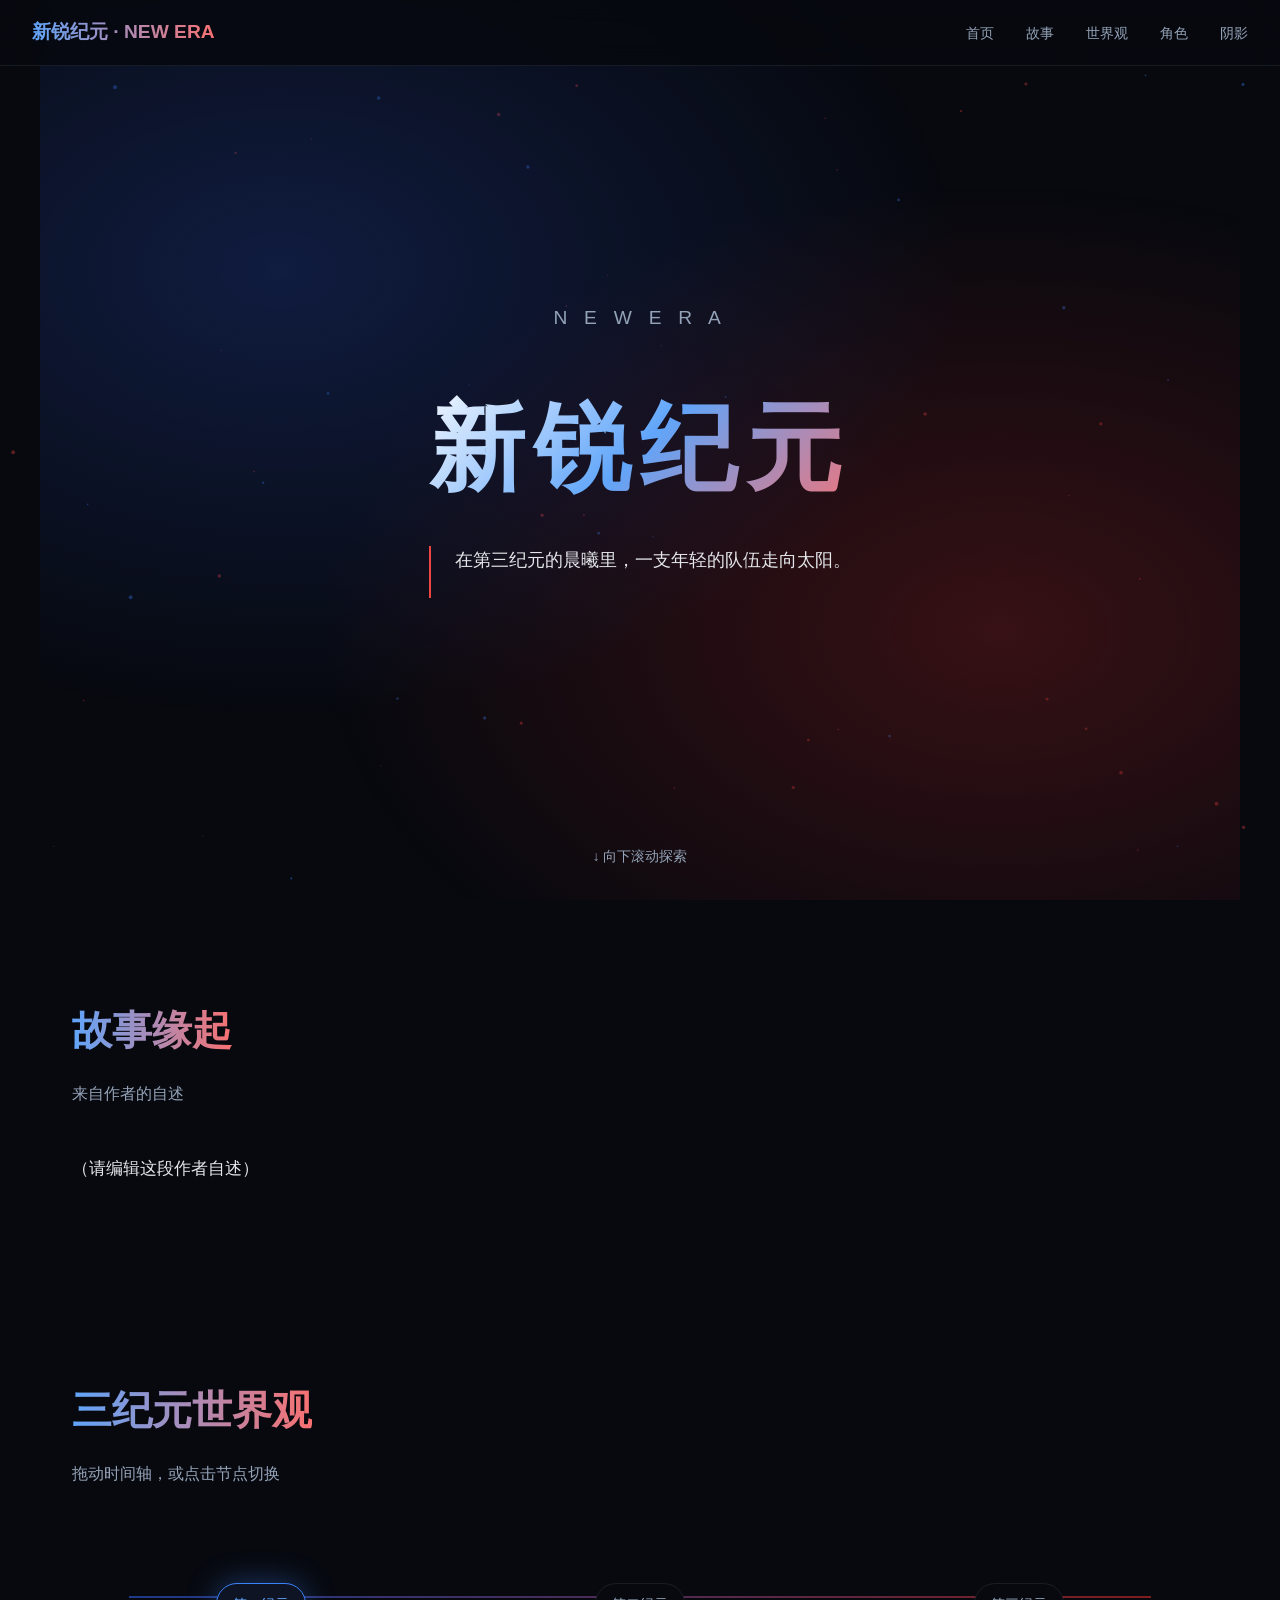
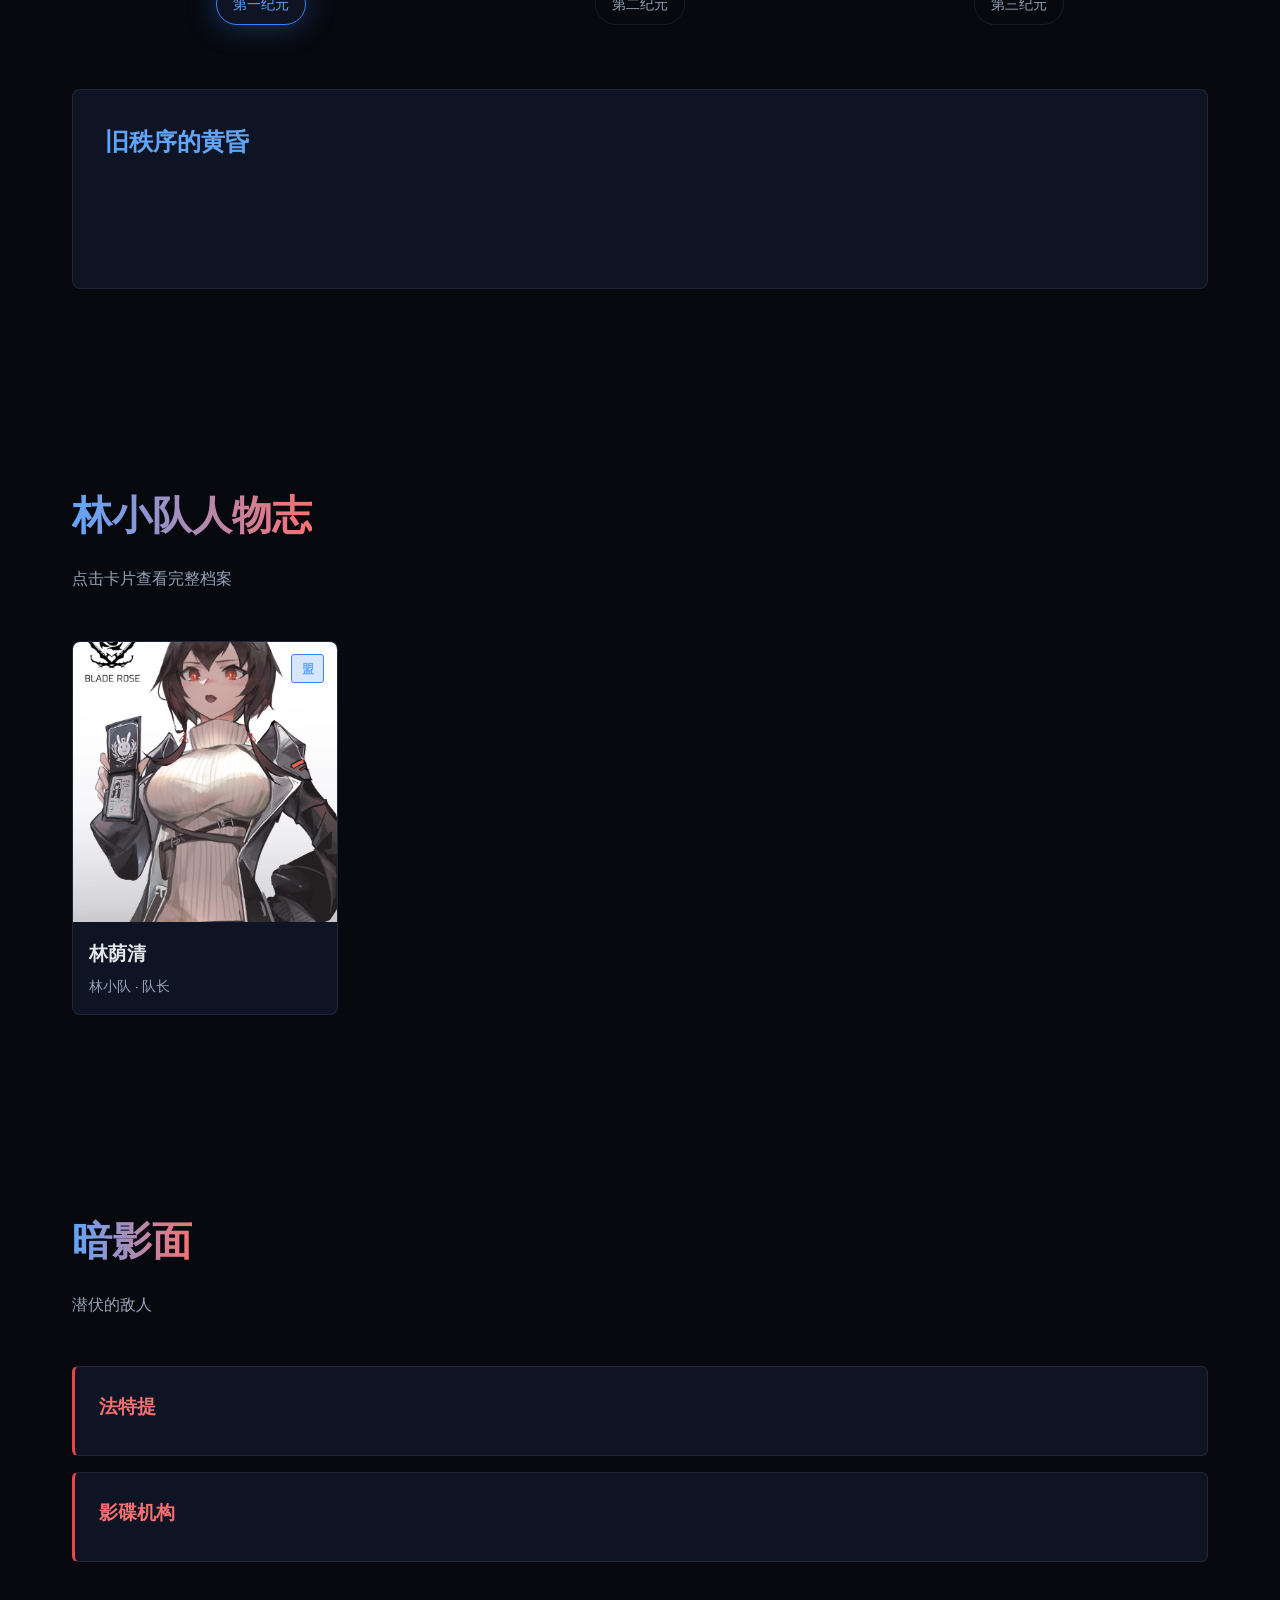
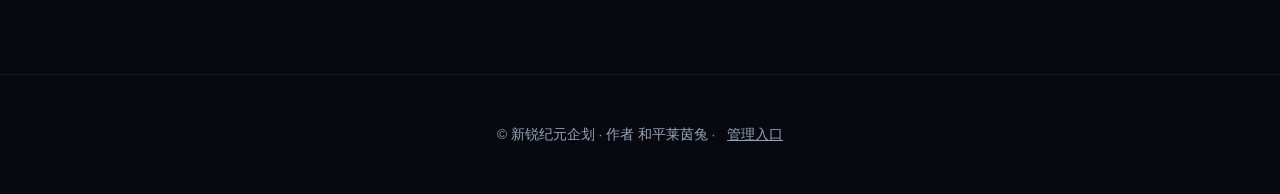
==== index.html @ 5e208843 "Initial commit" ====
<!DOCTYPE html>
<html lang="zh-CN">
<head>
<meta charset="UTF-8">
<meta name="viewport" content="width=device-width, initial-scale=1.0">
<title>新锐纪元企划</title>
<link rel="stylesheet" href="css/style.css">
</head>
<body>

<canvas id="particles"></canvas>

<nav>
  <div class="logo">新锐纪元 · NEW ERA</div>
  <ul>
    <li><a href="#hero">首页</a></li>
    <li><a href="#story">故事</a></li>
    <li><a href="#world">世界观</a></li>
    <li><a href="#characters">角色</a></li>
    <li><a href="#villains">阴影</a></li>
  </ul>
</nav>

<section class="hero" id="hero">
  <div class="hero-content">
    <div class="subtitle" id="hero-subtitle"></div>
    <h1 id="hero-title"></h1>
    <div class="declaration" id="hero-declaration"></div>
  </div>
  <div class="scroll-hint">↓ 向下滚动探索</div>
</section>

<section id="story">
  <div class="section-title">故事缘起</div>
  <div class="section-subtitle">来自作者的自述</div>
  <div id="story-content" class="long-text"></div>
</section>

<section id="world">
  <div class="section-title">三纪元世界观</div>
  <div class="section-subtitle">拖动时间轴，或点击节点切换</div>
  <div class="timeline-wrap">
    <div class="timeline-track" id="timeline-track"></div>
    <div class="timeline-line"></div>
  </div>
  <div class="era-content" id="era-content"></div>
</section>

<section id="characters">
  <div class="section-title">林小队人物志</div>
  <div class="section-subtitle">点击卡片查看完整档案</div>
  <div class="characters-grid" id="characters-grid"></div>
</section>

<section id="villains">
  <div class="section-title">暗影面</div>
  <div class="section-subtitle">潜伏的敌人</div>
  <div id="villains-content"></div>
</section>

<footer>© 新锐纪元企划 · 作者 和平莱茵兔 · <a href="admin.html" style="color:var(--text-dim)">管理入口</a></footer>

<div class="modal-bg" id="modal-bg">
  <div class="modal">
    <button class="modal-close" onclick="closeModal()">×</button>
    <div class="modal-left">
      <div class="portrait-large" id="modal-portrait"></div>
      <div class="gallery-thumbs" id="gallery-thumbs"></div>
    </div>
    <div class="details" id="modal-details"></div>
  </div>
</div>

<script src="js/main.js"></script>
</body>
</html>
---- css/style.css ----
*{margin:0;padding:0;box-sizing:border-box}
:root{
  --bg:#07090f;--bg-2:#0f1424;--bg-3:#1a1f35;
  --blue:#3b82f6;--blue-light:#60a5fa;--blue-deep:#1e3a8a;
  --red:#ef4444;--red-light:#f87171;--red-deep:#7f1d1d;
  --text:#e5e7eb;--text-dim:#94a3b8;
  --border:rgba(148,163,184,0.12);
  --glow-blue:0 0 30px rgba(59,130,246,0.4);
  --glow-red:0 0 30px rgba(239,68,68,0.4);
}
html{scroll-behavior:smooth}
body{background:var(--bg);color:var(--text);font-family:'Microsoft YaHei','PingFang SC',sans-serif;line-height:1.7;overflow-x:hidden;min-height:100vh}
a{color:var(--blue-light)}
#particles{position:fixed;inset:0;z-index:0;pointer-events:none;opacity:0.6}

nav{position:fixed;top:0;left:0;right:0;background:rgba(7,9,15,0.85);backdrop-filter:blur(12px);border-bottom:1px solid var(--border);padding:1rem 2rem;display:flex;justify-content:space-between;align-items:center;z-index:100}
.logo{font-weight:bold;font-size:1.2rem;background:linear-gradient(90deg,var(--blue-light),var(--red-light));-webkit-background-clip:text;-webkit-text-fill-color:transparent}
nav ul{display:flex;gap:2rem;list-style:none}
nav a{color:var(--text-dim);text-decoration:none;font-size:0.9rem;transition:0.3s}
nav a:hover{color:var(--blue-light)}
@media(max-width:768px){nav ul{display:none}}

.hero{min-height:100vh;display:flex;align-items:center;justify-content:center;position:relative;background:radial-gradient(ellipse at 20% 30%,rgba(30,58,138,0.4),transparent 50%),radial-gradient(ellipse at 80% 70%,rgba(127,29,29,0.4),transparent 50%)}
.hero-content{text-align:center;z-index:2;padding:0 2rem;max-width:900px}
.hero h1{font-size:clamp(2.5rem,8vw,6rem);font-weight:900;background:linear-gradient(135deg,#fff,var(--blue-light) 50%,var(--red-light));-webkit-background-clip:text;-webkit-text-fill-color:transparent;letter-spacing:0.1em;margin-bottom:1rem;animation:glow 3s ease-in-out infinite alternate}
@keyframes glow{from{filter:drop-shadow(0 0 10px rgba(59,130,246,0.3))}to{filter:drop-shadow(0 0 30px rgba(239,68,68,0.4))}}
.hero .subtitle{font-size:1.2rem;color:var(--text-dim);margin-bottom:2rem;letter-spacing:0.3em}
.hero .declaration{font-size:1.1rem;border-left:2px solid var(--red);padding-left:1.5rem;text-align:left;white-space:pre-wrap;min-height:3em}
.scroll-hint{position:absolute;bottom:2rem;left:50%;transform:translateX(-50%);color:var(--text-dim);font-size:0.85rem;animation:bounce 2s infinite;z-index:2}
@keyframes bounce{0%,100%{transform:translateX(-50%) translateY(0)}50%{transform:translateX(-50%) translateY(10px)}}

section{padding:6rem 2rem;max-width:1200px;margin:0 auto;position:relative;z-index:1}
.section-title{font-size:2.5rem;font-weight:800;margin-bottom:1rem;display:inline-block;background:linear-gradient(90deg,var(--blue-light),var(--red-light));-webkit-background-clip:text;-webkit-text-fill-color:transparent}
.section-subtitle{color:var(--text-dim);margin-bottom:3rem}
.long-text{font-size:1.05rem;max-width:800px;white-space:pre-wrap}

.timeline-wrap{position:relative;padding:3rem 0 2rem;margin-bottom:2rem}
.timeline-line{position:absolute;top:50%;left:5%;right:5%;height:2px;background:linear-gradient(90deg,var(--blue-deep),var(--red-deep));z-index:1}
.timeline-track{position:relative;display:flex;justify-content:space-around;z-index:2}
.timeline-node{cursor:pointer;text-align:center;background:var(--bg);padding:0.5rem 1rem;border:1px solid var(--border);border-radius:30px;transition:0.3s;font-size:0.9rem;color:var(--text-dim);user-select:none}
.timeline-node:hover{transform:translateY(-4px)}
.timeline-node.active{border-color:var(--blue);color:var(--blue-light);box-shadow:var(--glow-blue);background:var(--bg-2)}
.era-content{background:var(--bg-2);border:1px solid var(--border);border-radius:8px;padding:2rem;min-height:200px;transition:0.4s}
.era-content h3{color:var(--blue-light);margin-bottom:1rem;font-size:1.5rem}
.era-content p{white-space:pre-wrap}

.characters-grid{display:grid;grid-template-columns:repeat(auto-fill,minmax(220px,1fr));gap:1.5rem}
.character-card{background:var(--bg-2);border:1px solid var(--border);border-radius:8px;overflow:hidden;cursor:pointer;transition:0.4s;position:relative}
.character-card:hover{transform:translateY(-8px);border-color:var(--blue);box-shadow:var(--glow-blue)}
.character-card .portrait{height:280px;background:linear-gradient(135deg,var(--blue-deep),var(--red-deep));display:flex;align-items:center;justify-content:center;font-size:4rem;color:rgba(255,255,255,0.3);overflow:hidden}
.character-card .portrait img{width:100%;height:100%;object-fit:cover;transition:0.4s}
.character-card:hover .portrait img{transform:scale(1.05)}
.character-card .info{padding:1rem}
.character-card .name{font-size:1.2rem;font-weight:bold;margin-bottom:0.3rem}
.character-card .role{color:var(--text-dim);font-size:0.85rem}
.faction-tag{position:absolute;top:0.8rem;right:0.8rem;padding:0.2rem 0.6rem;border-radius:3px;font-size:0.75rem;font-weight:bold;background:rgba(59,130,246,0.2);color:var(--blue-light);border:1px solid var(--blue);z-index:2}
.character-card.faction-villain .faction-tag{background:rgba(239,68,68,0.2);color:var(--red-light);border-color:var(--red)}

.modal-bg{position:fixed;inset:0;background:rgba(0,0,0,0.85);backdrop-filter:blur(8px);z-index:200;display:none;align-items:center;justify-content:center;padding:2rem}
.modal-bg.active{display:flex}
.modal{background:var(--bg-2);border:1px solid var(--border);border-radius:12px;max-width:1000px;width:100%;max-height:90vh;overflow-y:auto;display:grid;grid-template-columns:1fr 1.3fr;position:relative}
@media(max-width:768px){.modal{grid-template-columns:1fr}}
.modal-left{display:flex;flex-direction:column}
.portrait-large{min-height:400px;background:linear-gradient(135deg,var(--blue-deep),var(--red-deep));display:flex;align-items:center;justify-content:center;font-size:8rem;color:rgba(255,255,255,0.3);overflow:hidden;flex:1}
.portrait-large img{width:100%;height:100%;object-fit:cover}
.gallery-thumbs{display:flex;gap:0.5rem;padding:0.8rem;flex-wrap:wrap;background:rgba(0,0,0,0.3)}
.gallery-thumbs img{width:50px;height:50px;object-fit:cover;border-radius:4px;cursor:pointer;border:2px solid transparent;transition:0.2s}
.gallery-thumbs img:hover,.gallery-thumbs img.active{border-color:var(--blue-light)}
.modal .details{padding:2rem}
.modal .details h2{font-size:2rem;margin-bottom:0.5rem}
.modal .meta{color:var(--text-dim);margin-bottom:1.5rem}
.modal .quote{border-left:3px solid var(--red);padding-left:1rem;font-style:italic;color:var(--text-dim);margin:1.5rem 0}
.modal .tags{display:flex;gap:0.5rem;flex-wrap:wrap;margin:1rem 0}
.modal .tag{padding:0.2rem 0.7rem;background:rgba(59,130,246,0.15);color:var(--blue-light);border-radius:3px;font-size:0.85rem}
.modal-close{position:absolute;top:1rem;right:1rem;background:rgba(0,0,0,0.5);border:1px solid var(--border);color:var(--text);width:36px;height:36px;border-radius:50%;cursor:pointer;font-size:1.2rem;z-index:5}
.stat-grid{display:grid;grid-template-columns:repeat(2,1fr);gap:0.5rem 1rem;margin:1rem 0;font-size:0.9rem}
.stat-grid div{color:var(--text-dim)}
.stat-grid div strong{color:var(--text);margin-right:0.5rem}
.radar-wrap{margin:1.5rem 0;display:flex;justify-content:center}
.radar-canvas{max-width:280px;width:100%}

.villain-card{background:var(--bg-2);border:1px solid var(--border);border-left:3px solid var(--red);padding:1.5rem;margin-bottom:1rem;border-radius:6px}
.villain-card h3{color:var(--red-light);margin-bottom:0.5rem}
.villain-card p{color:var(--text-dim);white-space:pre-wrap}

footer{padding:3rem 2rem;text-align:center;color:var(--text-dim);border-top:1px solid var(--border);font-size:0.85rem;position:relative;z-index:1}
footer a{margin-left:0.5rem}

.fade-in{opacity:0;transform:translateY(30px);transition:0.8s}
.fade-in.visible{opacity:1;transform:translateY(0)}

.btn{padding:0.6rem 1.2rem;border:none;border-radius:4px;cursor:pointer;font-size:0.9rem;transition:0.3s;text-decoration:none;display:inline-block}
.btn-primary{background:var(--blue);color:white}
.btn-danger{background:var(--red);color:white}
.btn-ghost{background:transparent;border:1px solid var(--border);color:var(--text)}
.btn:hover{opacity:0.85}
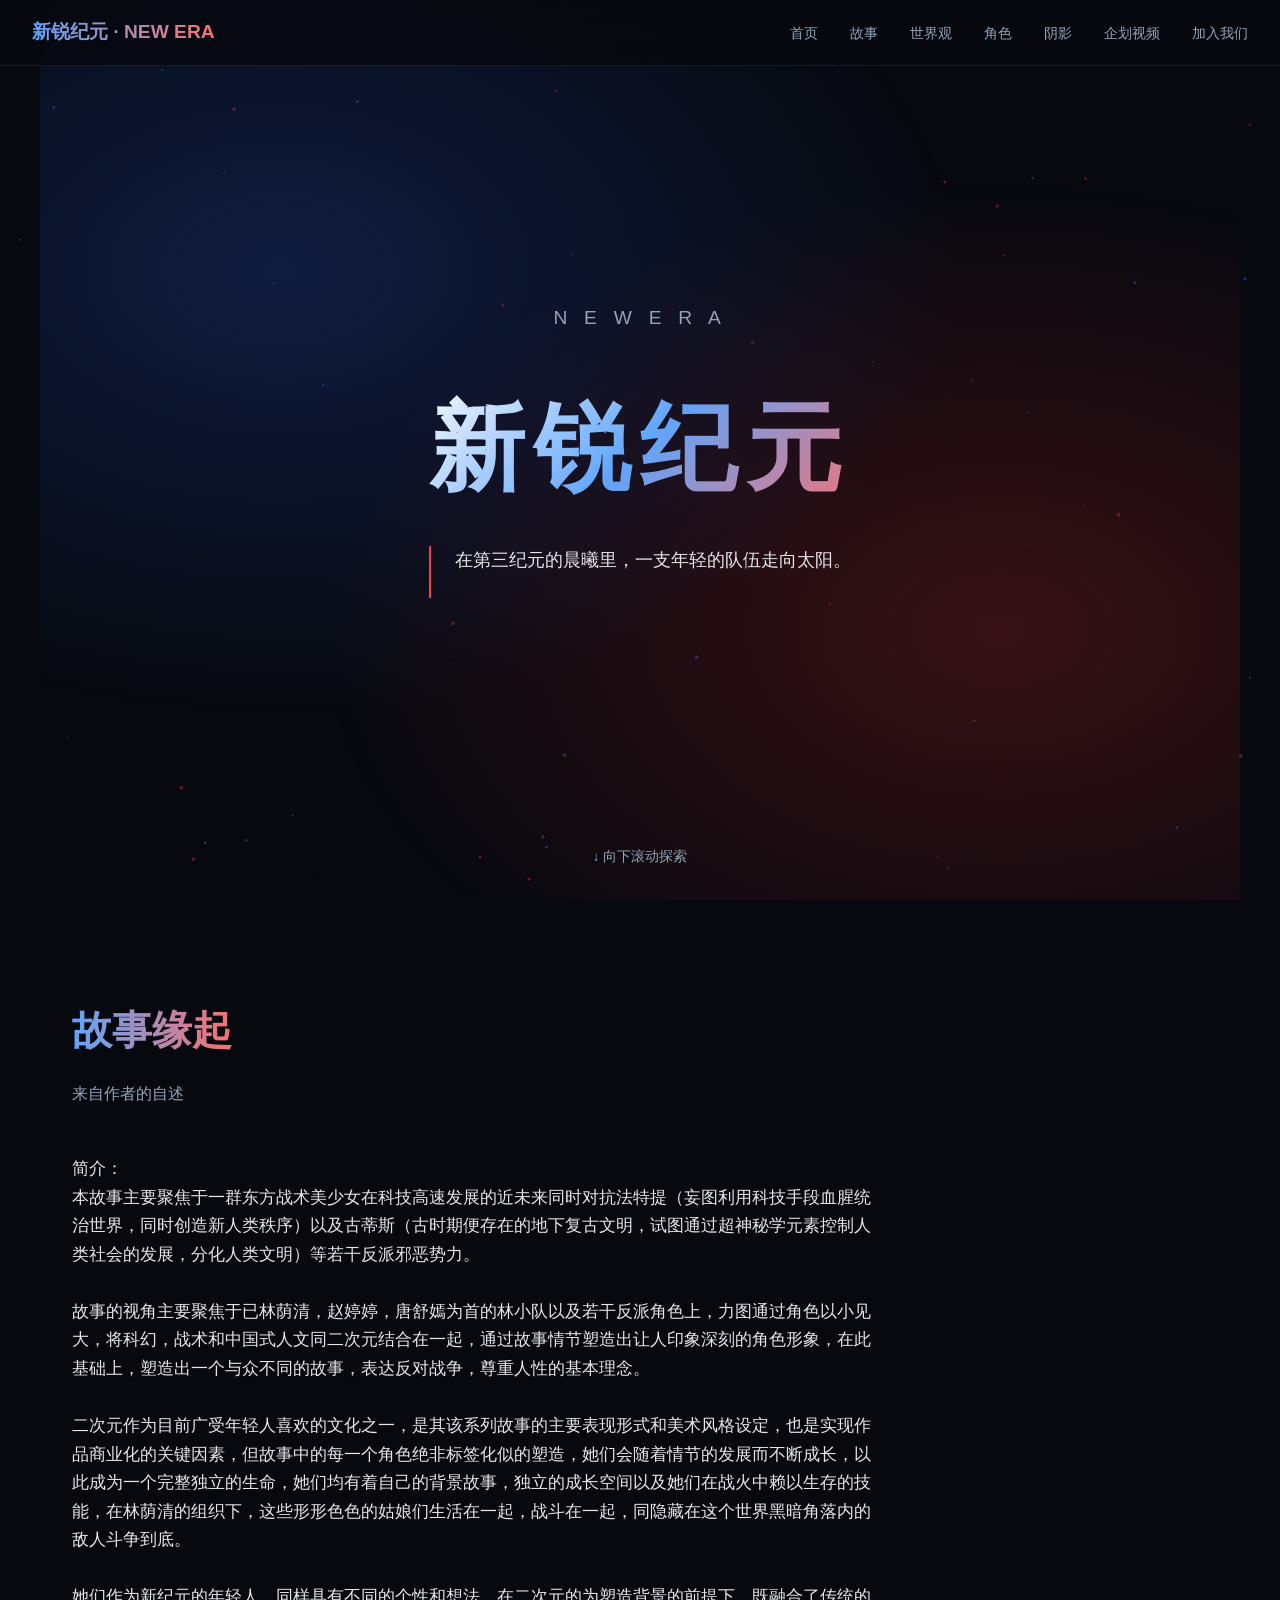
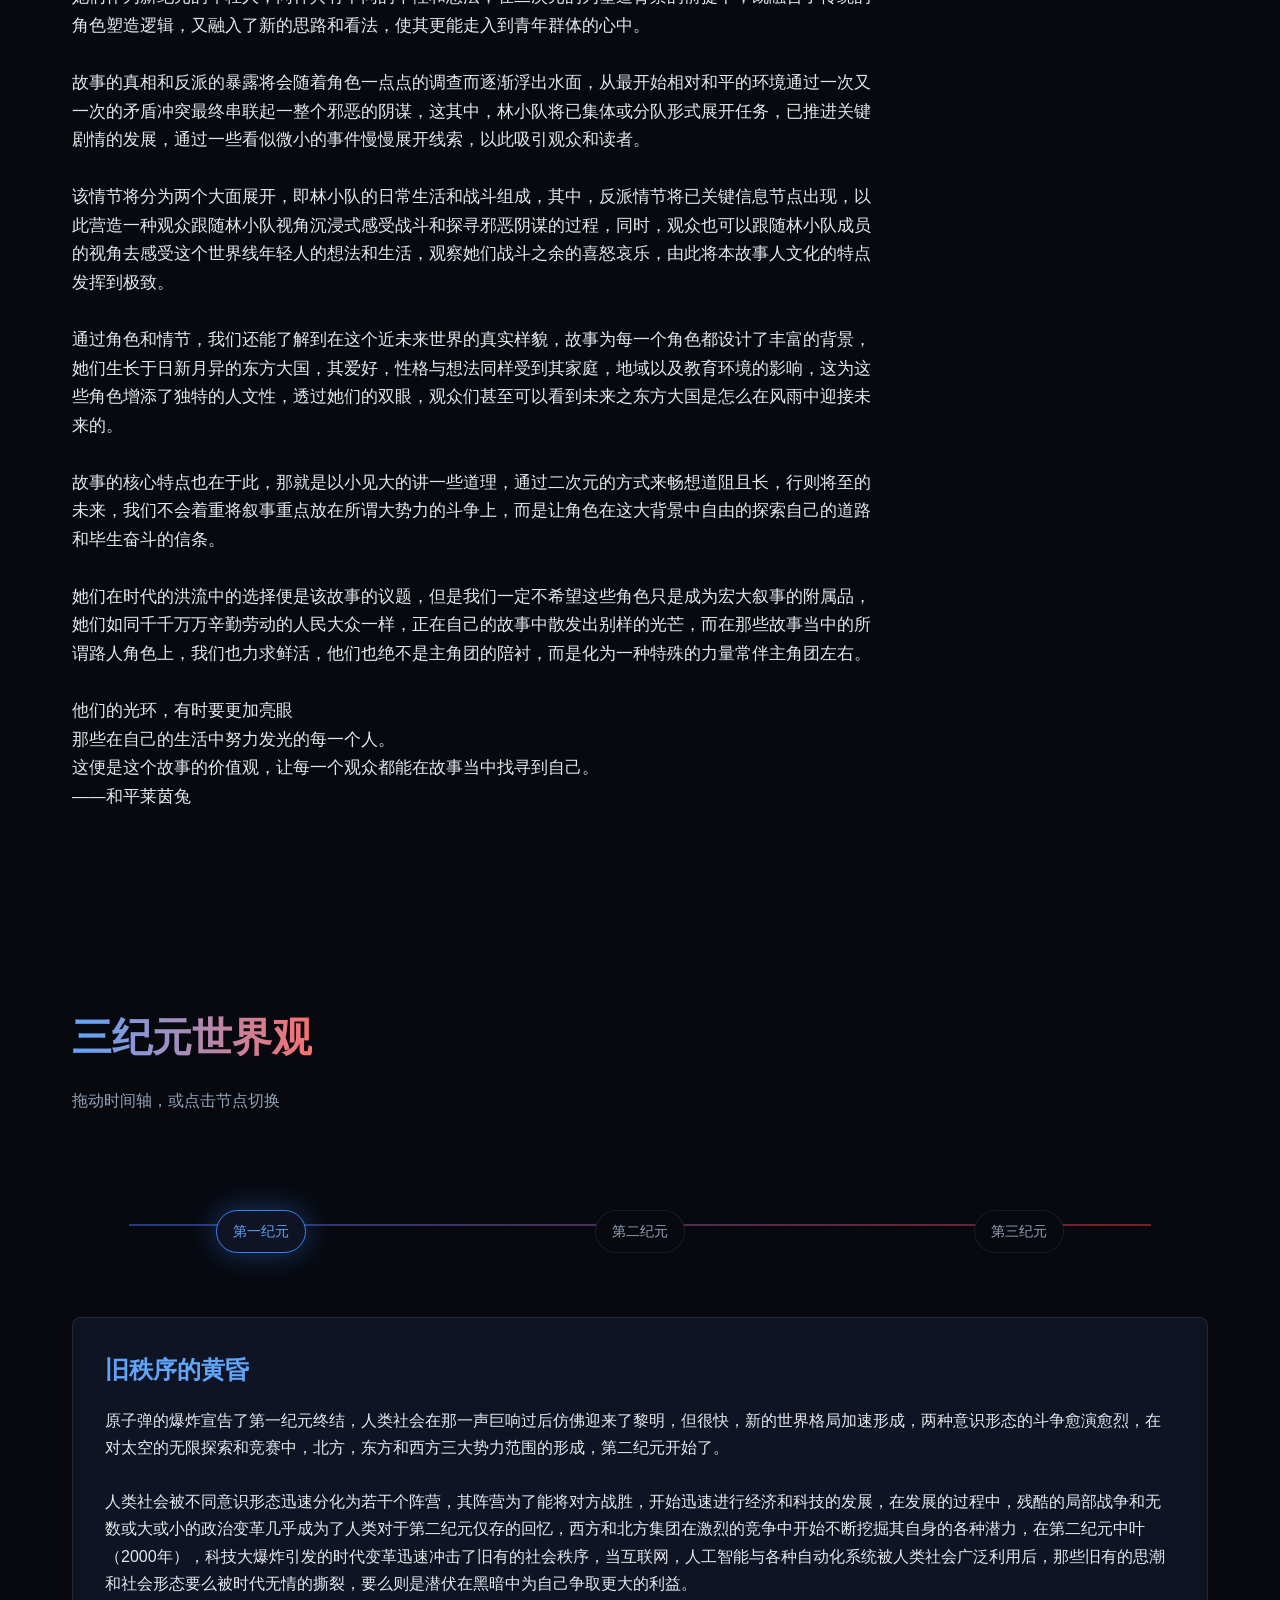
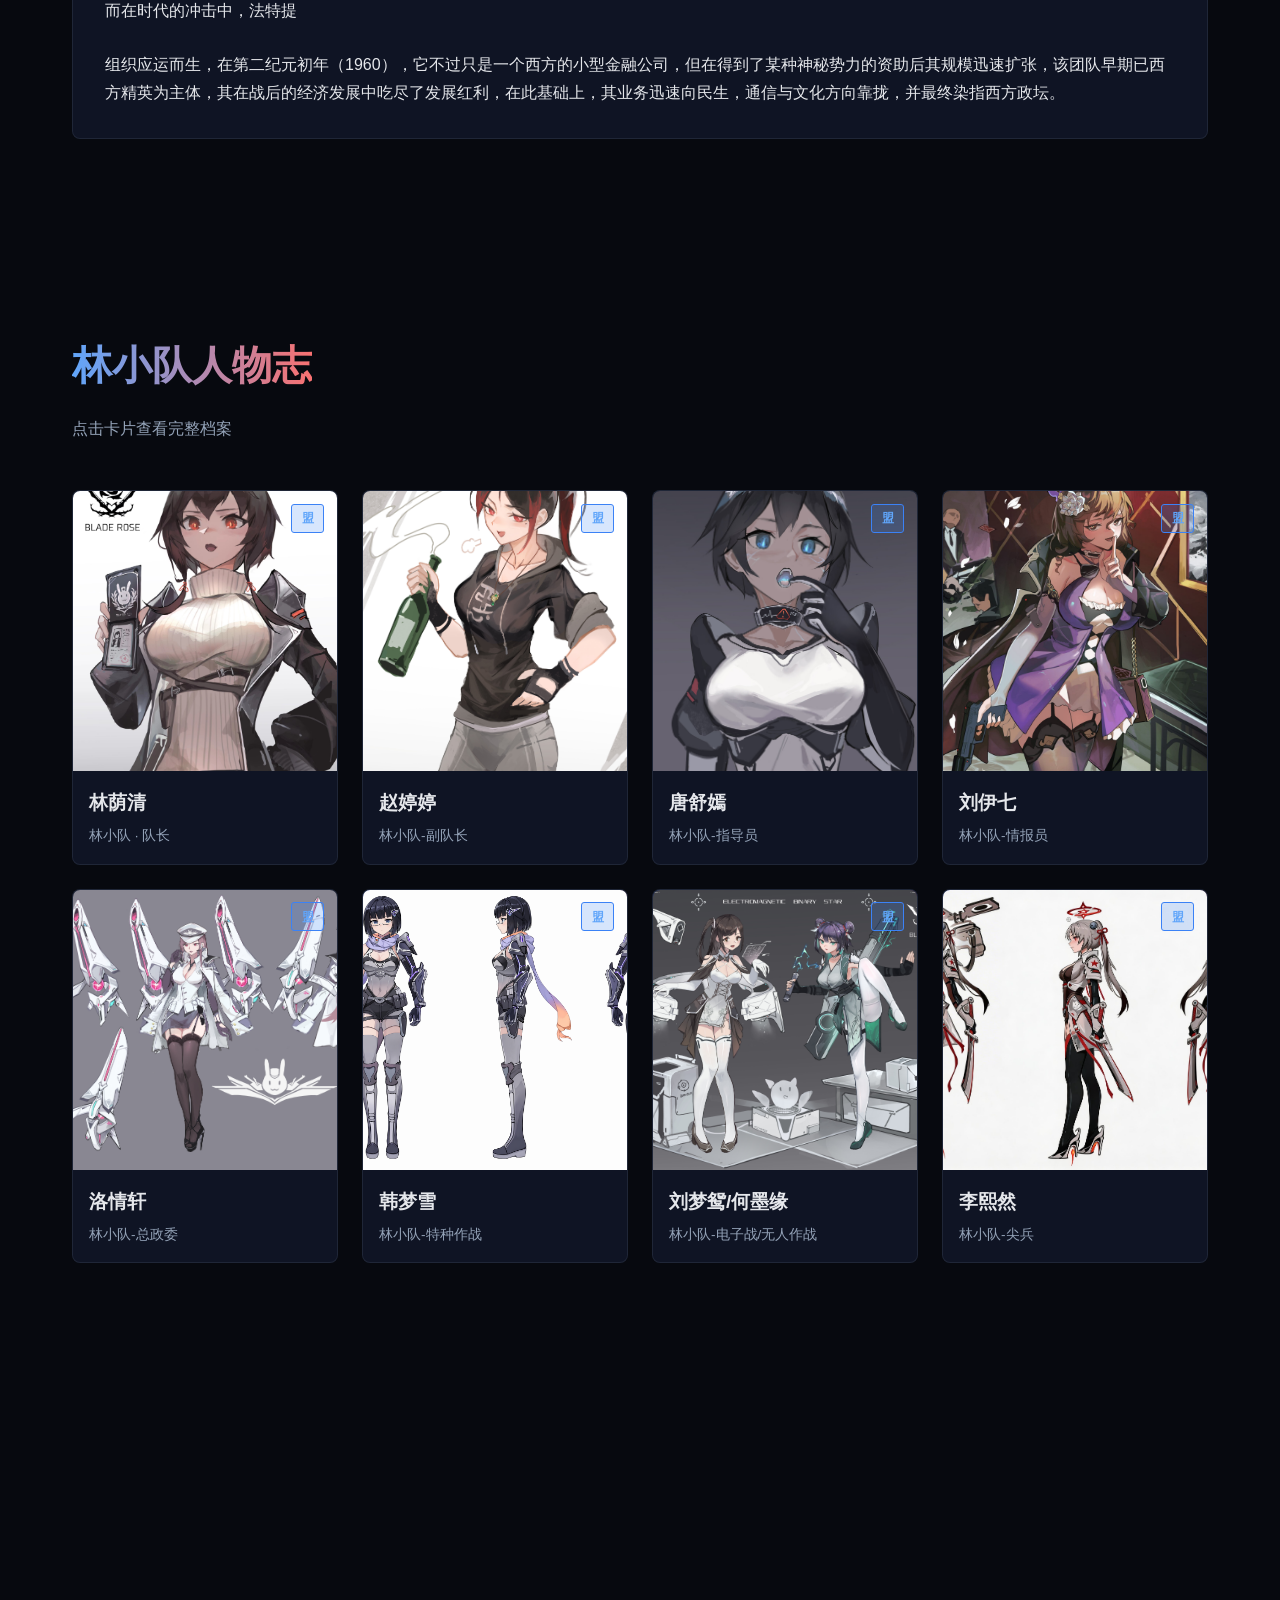
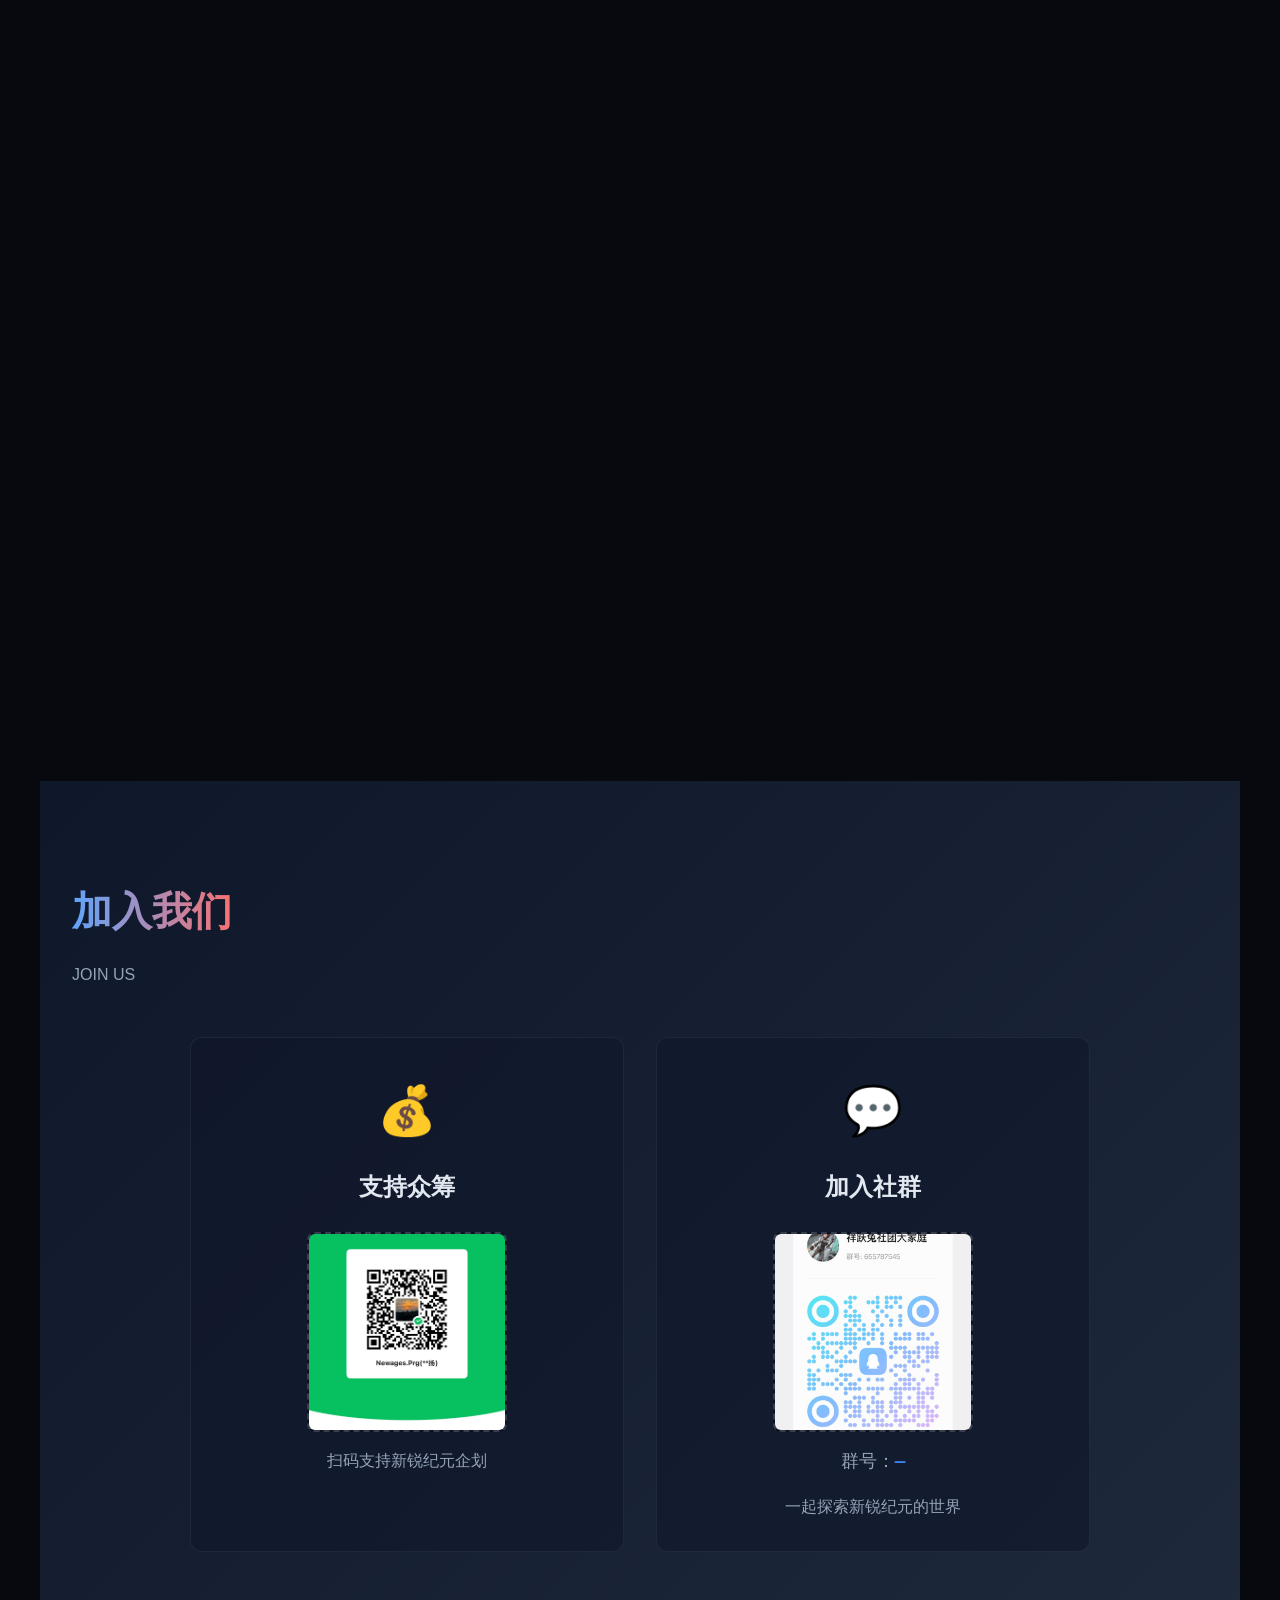
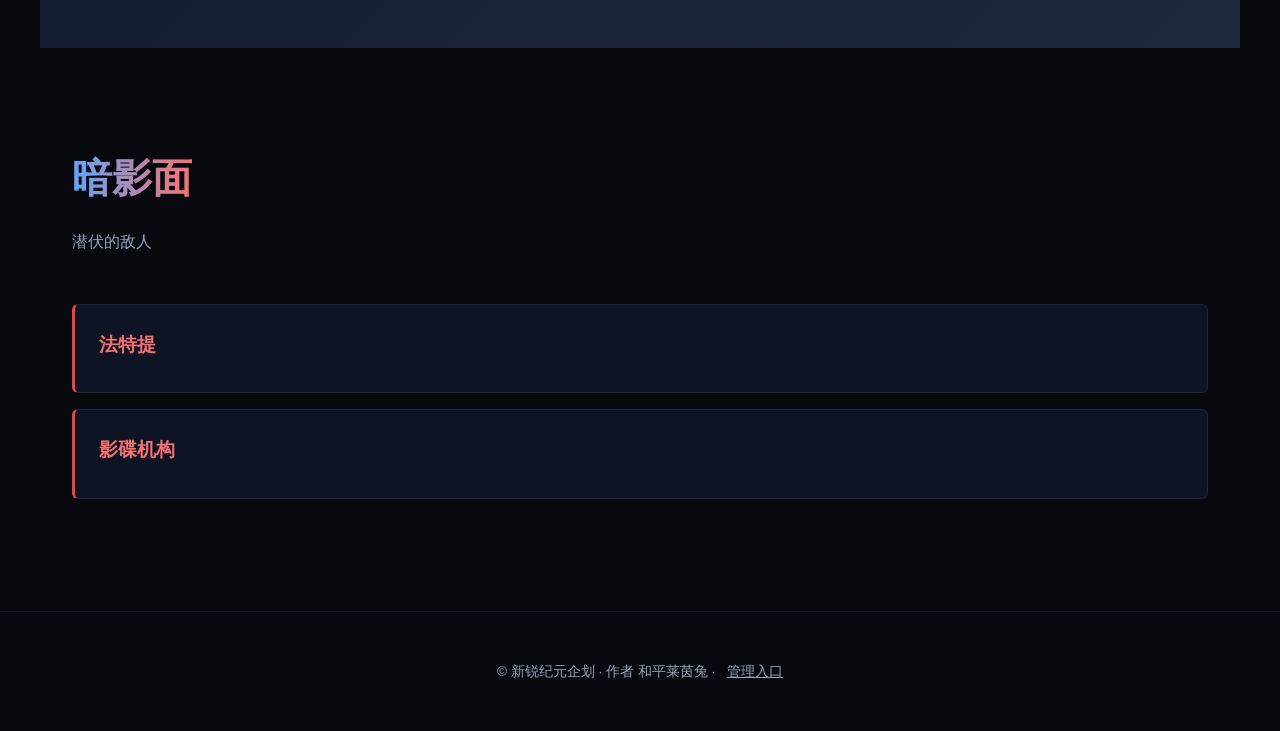
==== commit 1f7ce73d: "增加视频功能以及社群功能" ====
--- a/index.html
+++ b/index.html
@@ -18,6 +18,9 @@
     <li><a href="#world">世界观</a></li>
     <li><a href="#characters">角色</a></li>
     <li><a href="#villains">阴影</a></li>
+    <li><a href="#videos">企划视频</a></li>
+    <li><a href="#community">加入我们</a></li>
+
   </ul>
 </nav>
 
@@ -52,6 +55,41 @@
   <div class="characters-grid" id="characters-grid"></div>
 </section>
 
+<section id="videos">
+  <div class="section-title">企划视频</div>
+  <div class="section-subtitle">PROJECT VIDEOS</div>
+  <div class="video-player-wrap">
+    <div id="video-player"></div>
+  </div>
+  <div class="video-list" id="video-list"></div>
+</section>
+
+<section id="community">
+  <div class="section-title">加入我们</div>
+  <div class="section-subtitle">JOIN US</div>
+  <div class="community-cards">
+    <div class="community-card">
+      <div class="card-icon">💰</div>
+      <h3 id="comm-wechat-title">支持众筹</h3>
+      <div class="qr-placeholder" id="comm-wechat-qr">
+        <div class="qr-hint">请在管理后台上传微信收款码</div>
+      </div>
+      <p class="community-desc" id="comm-wechat-desc">扫码支持新锐纪元企划</p>
+    </div>
+    <div class="community-card">
+      <div class="card-icon">💬</div>
+      <h3 id="comm-qq-title">加入社群</h3>
+      <div class="qr-placeholder" id="comm-qq-qr">
+        <div class="qr-hint">请在管理后台上传QQ群二维码</div>
+      </div>
+      <p class="qq-number">群号：<span id="comm-qq-num">—</span></p>
+      <p class="community-desc" id="comm-qq-desc">一起探索新锐纪元的世界</p>
+    </div>
+  </div>
+</section>
+
+
+
 <section id="villains">
   <div class="section-title">暗影面</div>
   <div class="section-subtitle">潜伏的敌人</div>
--- a/css/style.css
+++ b/css/style.css
@@ -94,3 +94,209 @@
 .btn-danger{background:var(--red);color:white}
 .btn-ghost{background:transparent;border:1px solid var(--border);color:var(--text)}
 .btn:hover{opacity:0.85}
+
+/* ========== 企划视频模块 ========== */
+#videos {
+  background: linear-gradient(135deg, #1e293b 0%, #0f172a 100%);
+}
+
+.video-player-wrap {
+  max-width: 900px;
+  margin: 0 auto 3rem;
+  background: rgba(15, 23, 42, 0.6);
+  border-radius: 12px;
+  padding: 1rem;
+  border: 1px solid rgba(148, 163, 184, 0.1);
+}
+
+#video-player {
+  position: relative;
+  width: 100%;
+  padding-bottom: 56.25%; /* 16:9 */
+  background: #000;
+  border-radius: 8px;
+  overflow: hidden;
+}
+
+#video-player iframe {
+  position: absolute;
+  top: 0;
+  left: 0;
+  width: 100%;
+  height: 100%;
+  border: none;
+}
+
+.video-empty {
+  position: absolute;
+  top: 50%;
+  left: 50%;
+  transform: translate(-50%, -50%);
+  color: #64748b;
+  font-size: 1rem;
+  text-align: center;
+}
+
+.video-list {
+  max-width: 900px;
+  margin: 0 auto;
+  display: grid;
+  gap: 1rem;
+}
+
+.video-item {
+  display: flex;
+  gap: 1rem;
+  padding: 1rem;
+  background: rgba(15, 23, 42, 0.4);
+  border: 1px solid rgba(148, 163, 184, 0.1);
+  border-radius: 8px;
+  cursor: pointer;
+  transition: all 0.3s ease;
+}
+
+.video-item:hover {
+  background: rgba(15, 23, 42, 0.6);
+  border-color: rgba(59, 130, 246, 0.3);
+  transform: translateX(4px);
+}
+
+.video-item.active {
+  background: rgba(59, 130, 246, 0.1);
+  border-color: rgba(59, 130, 246, 0.5);
+}
+
+.video-thumb {
+  flex-shrink: 0;
+  width: 120px;
+  height: 68px;
+  background: rgba(0, 0, 0, 0.5);
+  border-radius: 6px;
+  display: flex;
+  align-items: center;
+  justify-content: center;
+  position: relative;
+}
+
+.play-icon {
+  font-size: 2rem;
+  color: rgba(255, 255, 255, 0.8);
+}
+
+.video-info {
+  flex: 1;
+  display: flex;
+  flex-direction: column;
+  justify-content: center;
+}
+
+.video-title {
+  font-size: 1.1rem;
+  font-weight: 600;
+  color: #e2e8f0;
+  margin-bottom: 0.5rem;
+}
+
+.video-desc {
+  font-size: 0.9rem;
+  color: #94a3b8;
+  line-height: 1.4;
+}
+
+/* ========== 加入我们模块 ========== */
+#community {
+  background: linear-gradient(135deg, #0f172a 0%, #1e293b 100%);
+}
+
+.community-cards {
+  max-width: 900px;
+  margin: 0 auto;
+  display: grid;
+  grid-template-columns: repeat(auto-fit, minmax(300px, 1fr));
+  gap: 2rem;
+}
+
+.community-card {
+  background: rgba(15, 23, 42, 0.6);
+  border: 1px solid rgba(148, 163, 184, 0.1);
+  border-radius: 12px;
+  padding: 2rem;
+  text-align: center;
+  transition: all 0.3s ease;
+}
+
+.community-card:hover {
+  transform: translateY(-4px);
+  border-color: rgba(59, 130, 246, 0.3);
+  box-shadow: 0 8px 24px rgba(0, 0, 0, 0.3);
+}
+
+.card-icon {
+  font-size: 3rem;
+  margin-bottom: 1rem;
+}
+
+.community-card h3 {
+  font-size: 1.5rem;
+  color: #e2e8f0;
+  margin-bottom: 1.5rem;
+}
+
+.qr-placeholder {
+  width: 200px;
+  height: 200px;
+  margin: 0 auto 1rem;
+  background: rgba(0, 0, 0, 0.3);
+  border: 2px dashed rgba(148, 163, 184, 0.3);
+  border-radius: 8px;
+  display: flex;
+  align-items: center;
+  justify-content: center;
+  overflow: hidden;
+}
+
+.qr-placeholder img {
+  width: 100%;
+  height: 100%;
+  object-fit: cover;
+}
+
+.qr-hint {
+  color: #64748b;
+  font-size: 0.9rem;
+  padding: 1rem;
+  text-align: center;
+}
+
+.qq-number {
+  font-size: 1.1rem;
+  color: #94a3b8;
+  margin: 1rem 0;
+  font-family: 'Courier New', monospace;
+}
+
+.qq-number span {
+  color: #3b82f6;
+  font-weight: 600;
+}
+
+.community-desc {
+  color: #94a3b8;
+  line-height: 1.6;
+}
+
+/* 响应式 */
+@media (max-width: 768px) {
+  .video-item {
+    flex-direction: column;
+  }
+  
+  .video-thumb {
+    width: 100%;
+    height: 180px;
+  }
+  
+  .community-cards {
+    grid-template-columns: 1fr;
+  }
+}
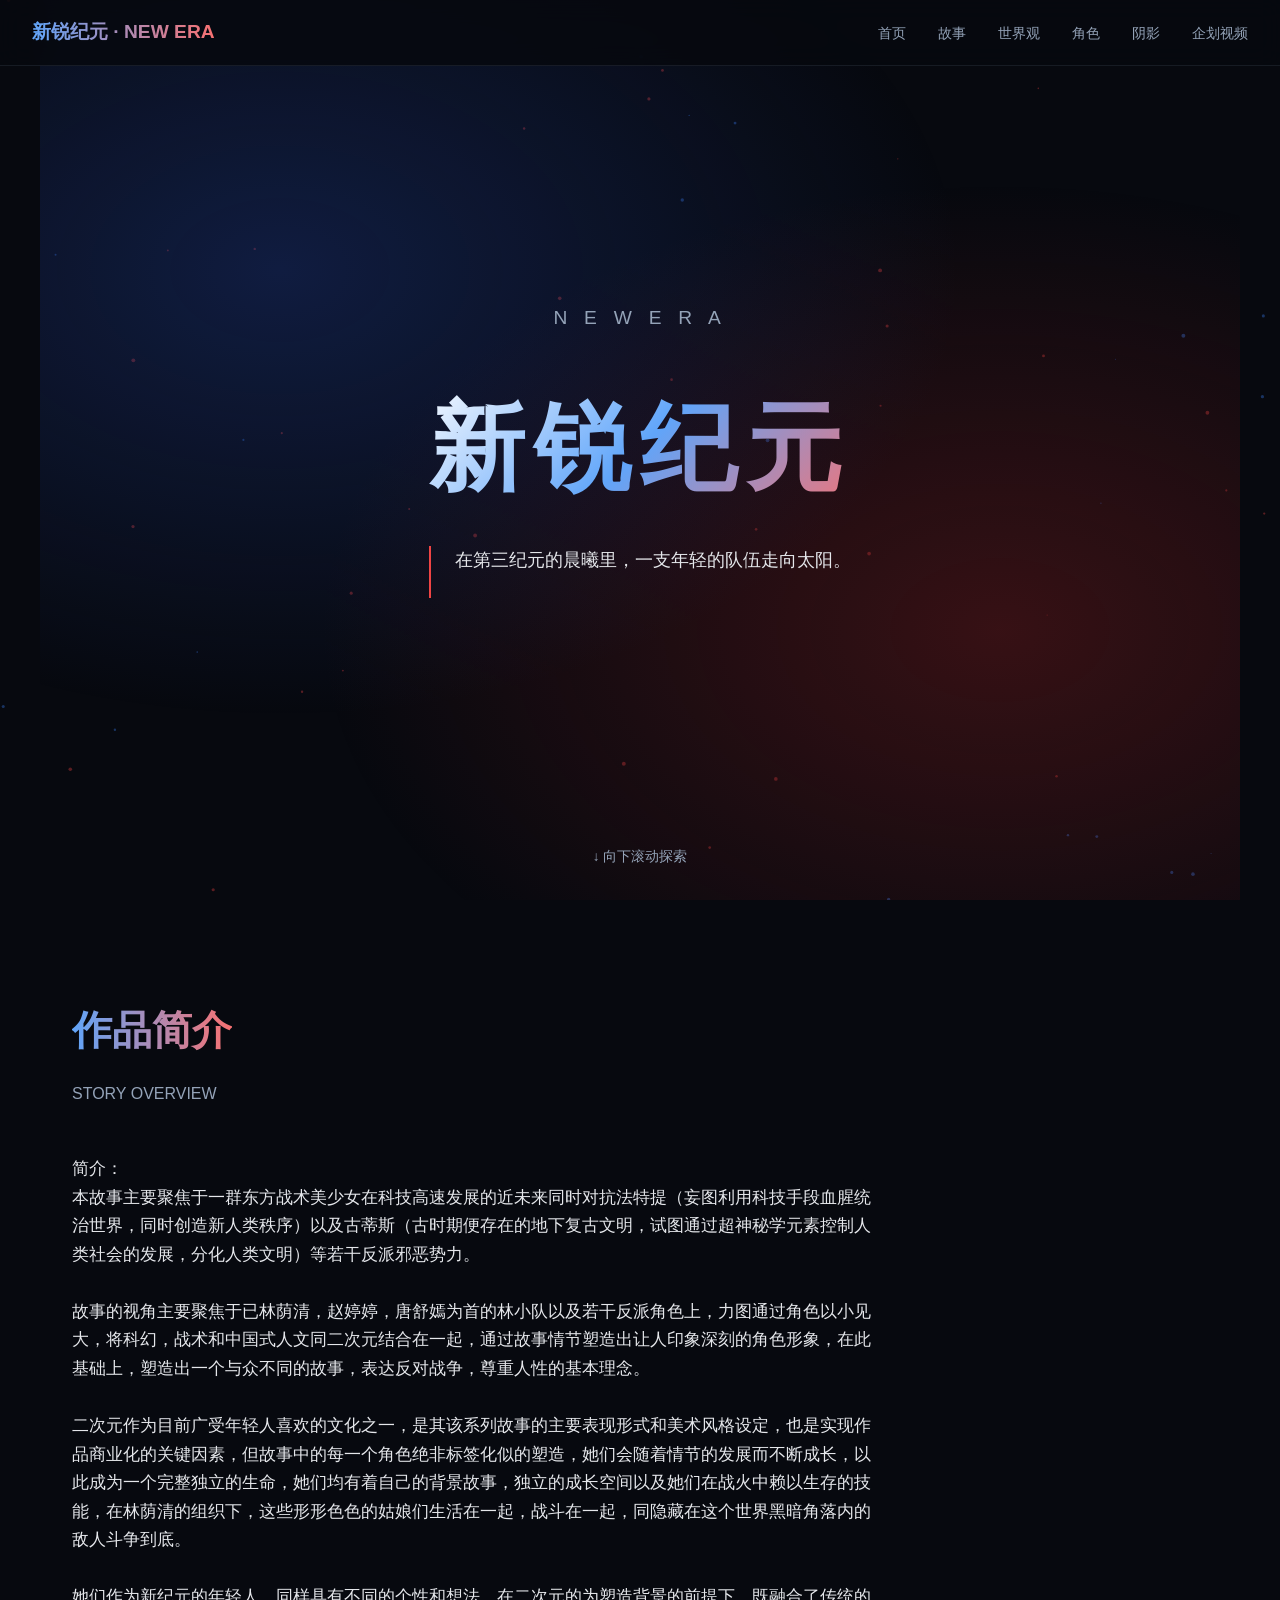
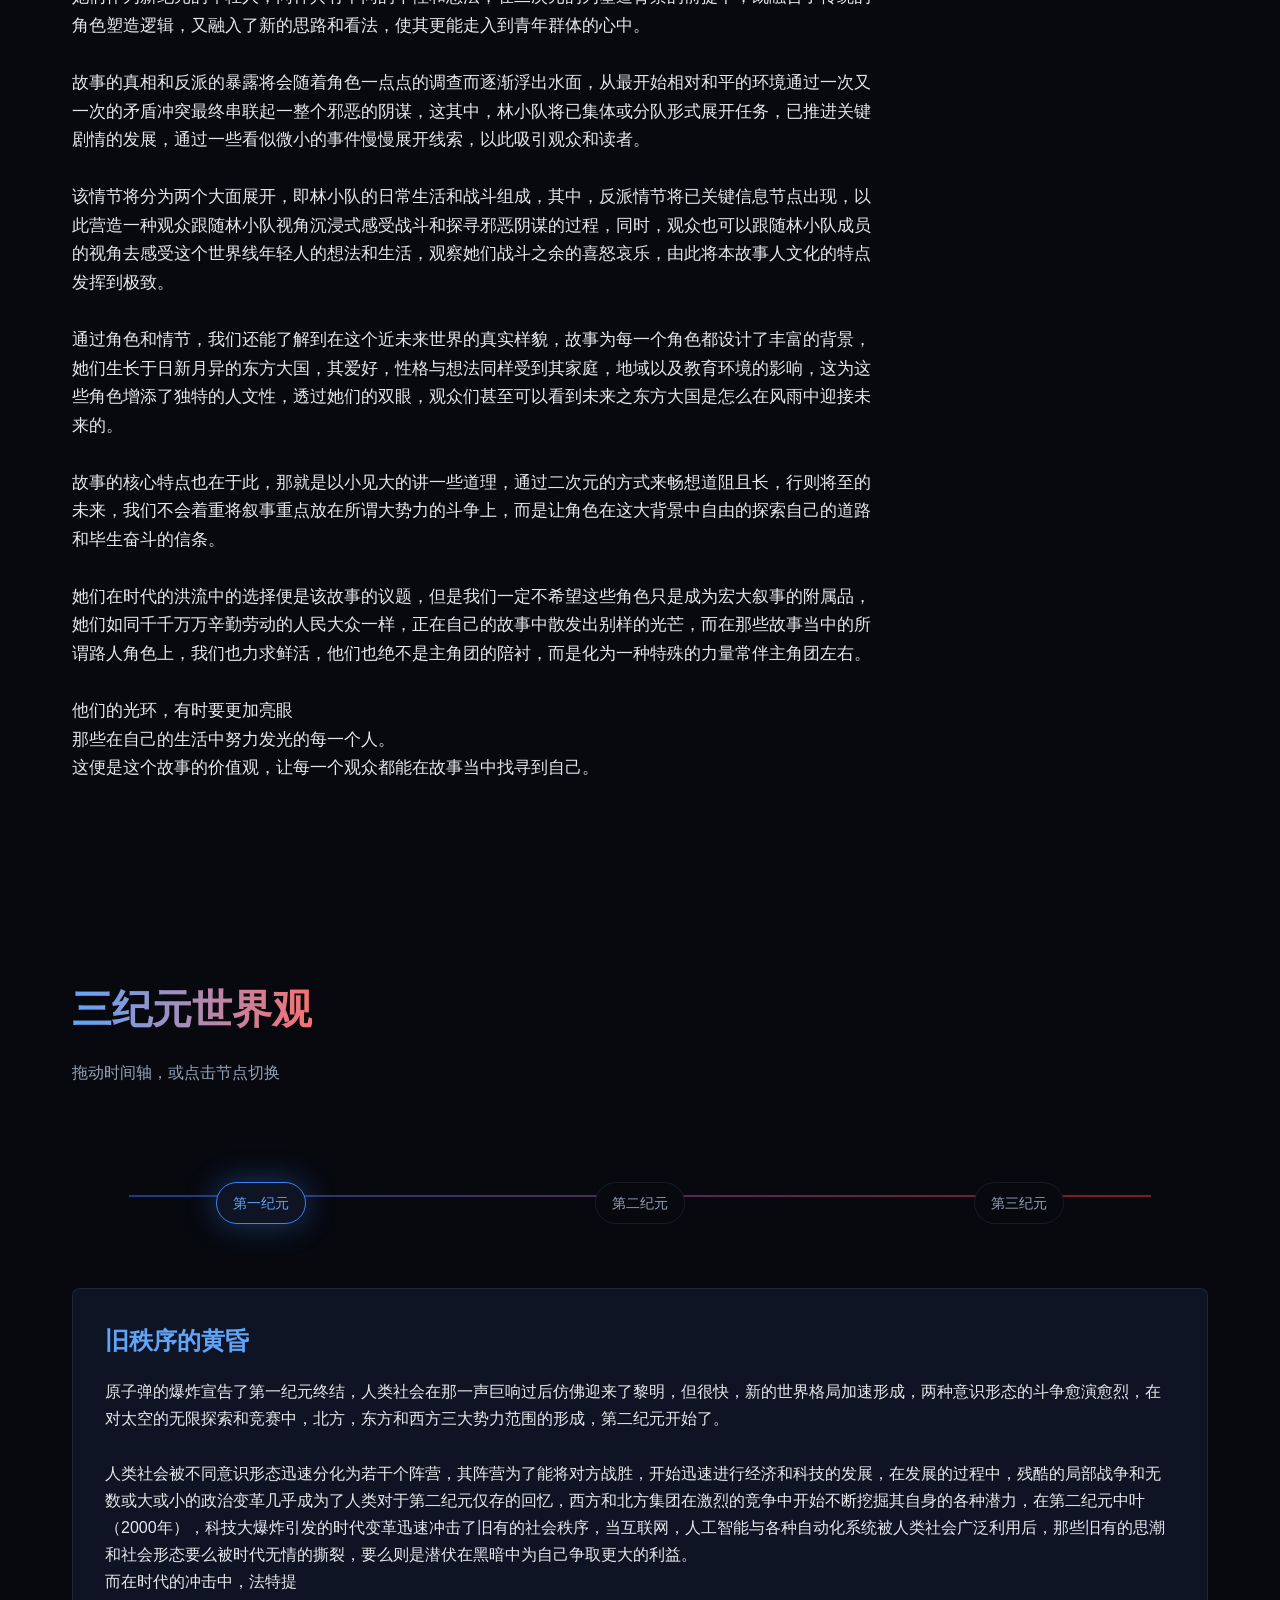
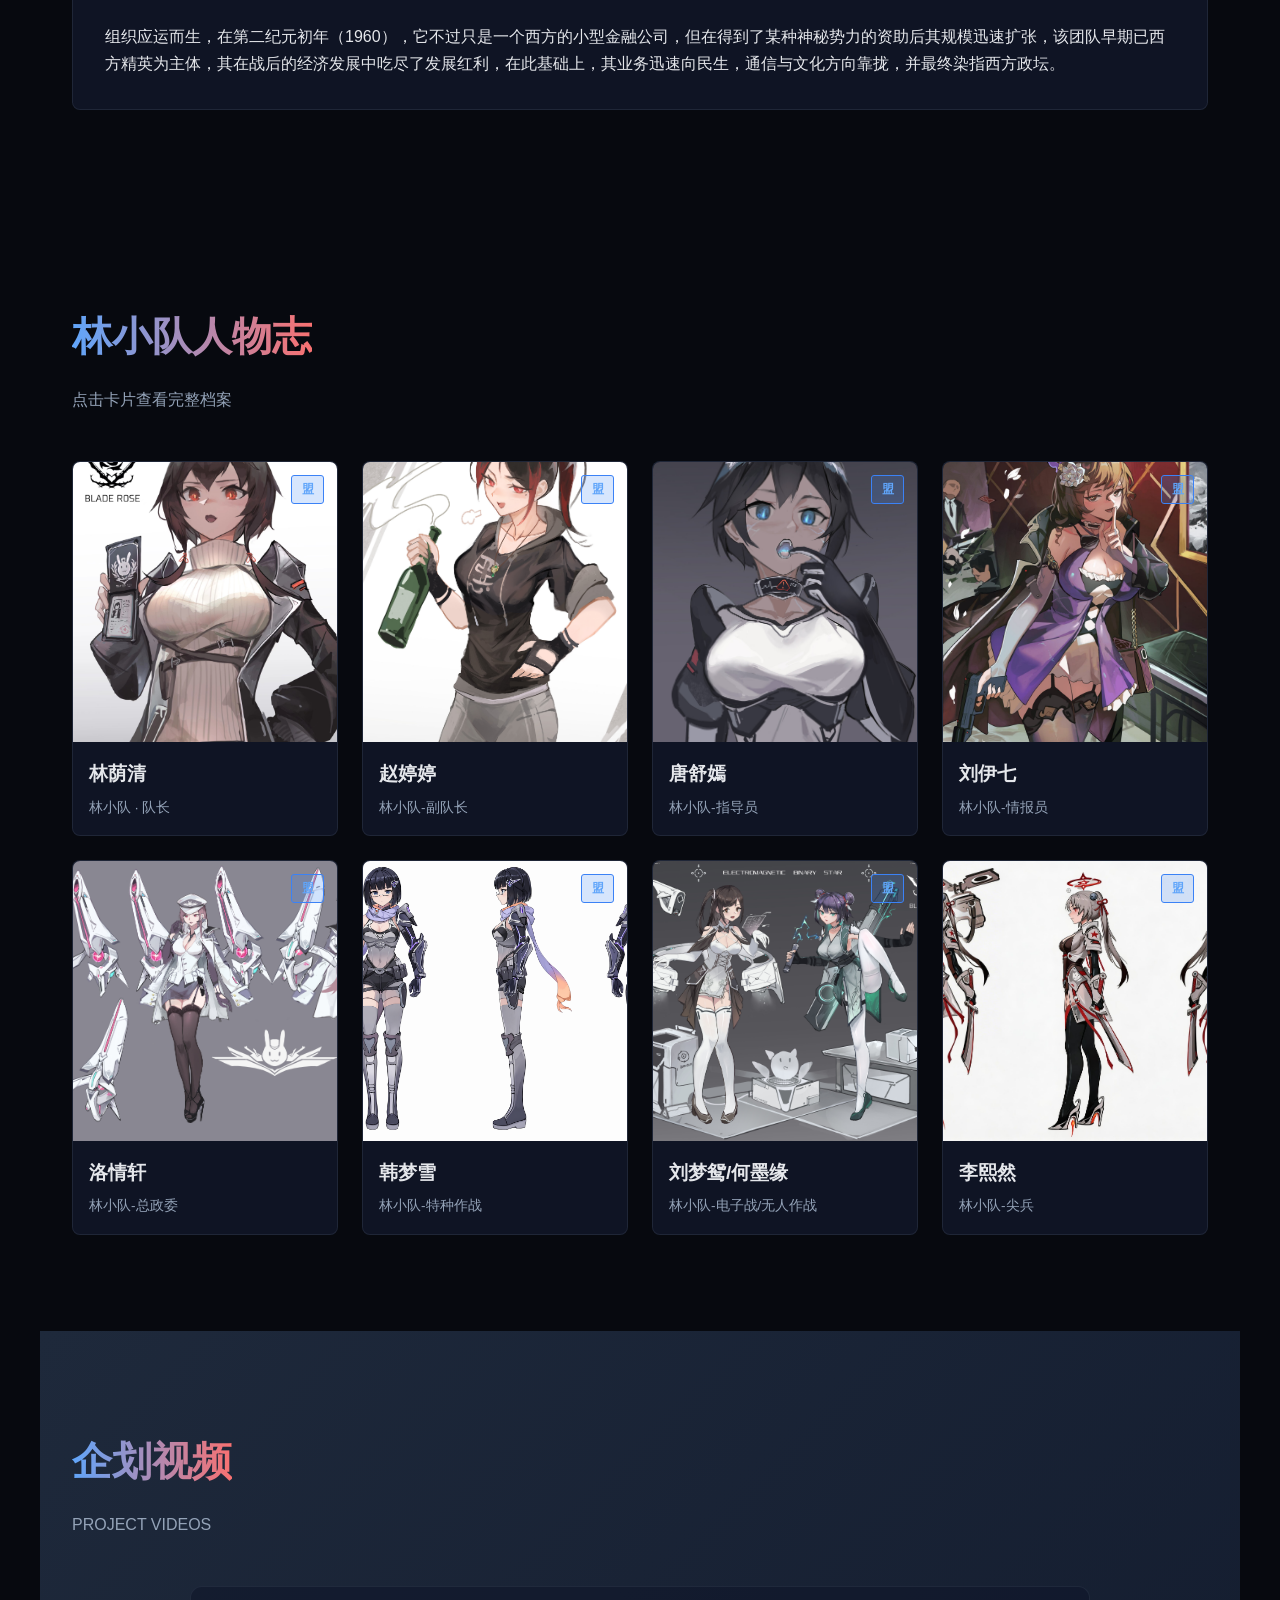
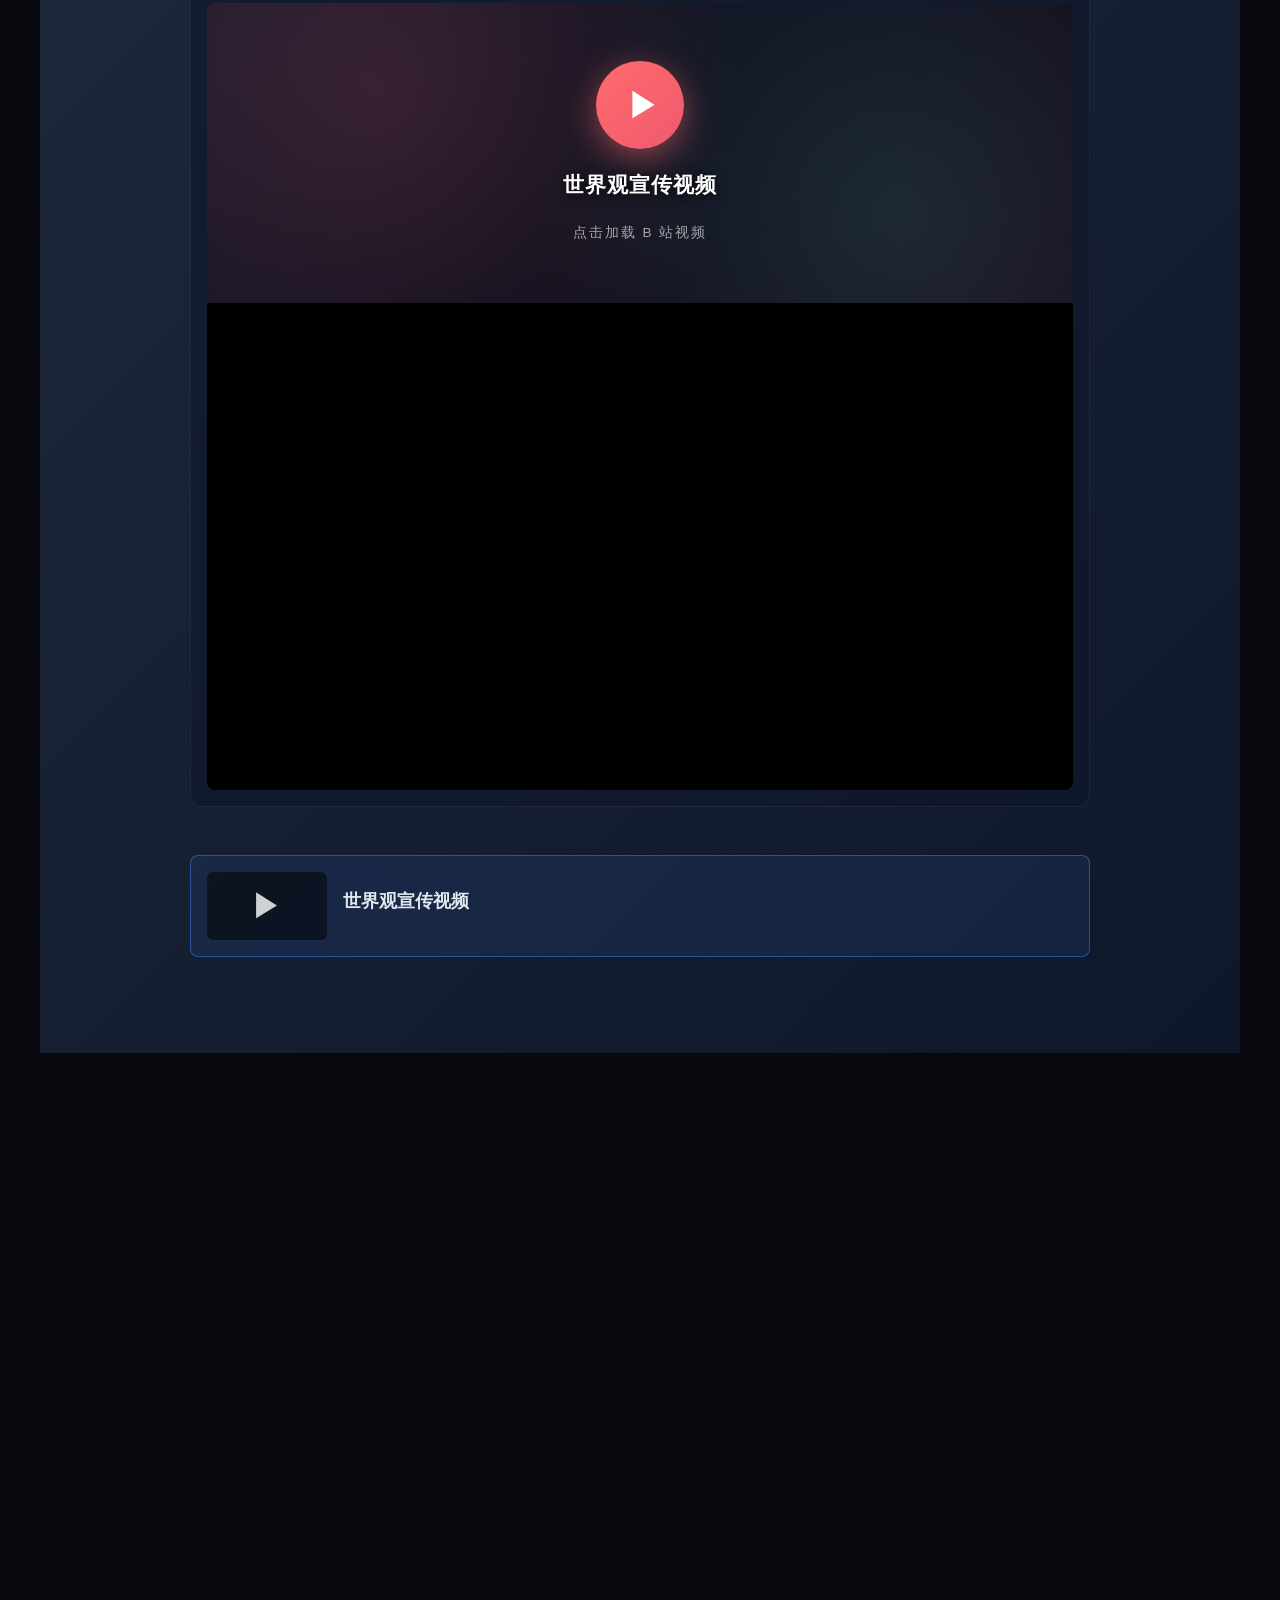
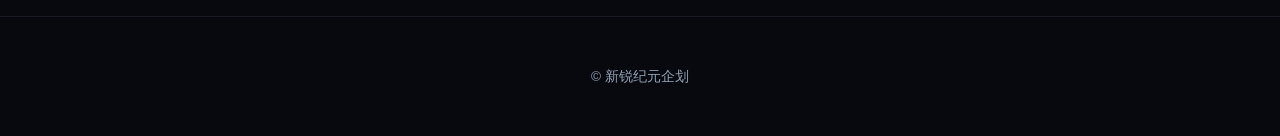
==== commit 3d50e9a2: "Remove personal and payment content from showcase" ====
--- a/index.html
+++ b/index.html
@@ -19,8 +19,6 @@
     <li><a href="#characters">角色</a></li>
     <li><a href="#villains">阴影</a></li>
     <li><a href="#videos">企划视频</a></li>
-    <li><a href="#community">加入我们</a></li>
-
   </ul>
 </nav>
 
@@ -34,8 +32,8 @@
 </section>
 
 <section id="story">
-  <div class="section-title">故事缘起</div>
-  <div class="section-subtitle">来自作者的自述</div>
+  <div class="section-title">作品简介</div>
+  <div class="section-subtitle">STORY OVERVIEW</div>
   <div id="story-content" class="long-text"></div>
 </section>
 
@@ -64,39 +62,13 @@
   <div class="video-list" id="video-list"></div>
 </section>
 
-<section id="community">
-  <div class="section-title">加入我们</div>
-  <div class="section-subtitle">JOIN US</div>
-  <div class="community-cards">
-    <div class="community-card">
-      <div class="card-icon">💰</div>
-      <h3 id="comm-wechat-title">支持众筹</h3>
-      <div class="qr-placeholder" id="comm-wechat-qr">
-        <div class="qr-hint">请在管理后台上传微信收款码</div>
-      </div>
-      <p class="community-desc" id="comm-wechat-desc">扫码支持新锐纪元企划</p>
-    </div>
-    <div class="community-card">
-      <div class="card-icon">💬</div>
-      <h3 id="comm-qq-title">加入社群</h3>
-      <div class="qr-placeholder" id="comm-qq-qr">
-        <div class="qr-hint">请在管理后台上传QQ群二维码</div>
-      </div>
-      <p class="qq-number">群号：<span id="comm-qq-num">—</span></p>
-      <p class="community-desc" id="comm-qq-desc">一起探索新锐纪元的世界</p>
-    </div>
-  </div>
-</section>
-
-
-
 <section id="villains">
   <div class="section-title">暗影面</div>
   <div class="section-subtitle">潜伏的敌人</div>
   <div id="villains-content"></div>
 </section>
 
-<footer>© 新锐纪元企划 · 作者 和平莱茵兔 · <a href="admin.html" style="color:var(--text-dim)">管理入口</a></footer>
+<footer>© 新锐纪元企划</footer>
 
 <div class="modal-bg" id="modal-bg">
   <div class="modal">
--- a/css/style.css
+++ b/css/style.css
@@ -84,7 +84,6 @@
 .villain-card p{color:var(--text-dim);white-space:pre-wrap}
 
 footer{padding:3rem 2rem;text-align:center;color:var(--text-dim);border-top:1px solid var(--border);font-size:0.85rem;position:relative;z-index:1}
-footer a{margin-left:0.5rem}
 
 .fade-in{opacity:0;transform:translateY(30px);transition:0.8s}
 .fade-in.visible{opacity:1;transform:translateY(0)}
@@ -203,88 +202,6 @@
   line-height: 1.4;
 }
 
-/* ========== 加入我们模块 ========== */
-#community {
-  background: linear-gradient(135deg, #0f172a 0%, #1e293b 100%);
-}
-
-.community-cards {
-  max-width: 900px;
-  margin: 0 auto;
-  display: grid;
-  grid-template-columns: repeat(auto-fit, minmax(300px, 1fr));
-  gap: 2rem;
-}
-
-.community-card {
-  background: rgba(15, 23, 42, 0.6);
-  border: 1px solid rgba(148, 163, 184, 0.1);
-  border-radius: 12px;
-  padding: 2rem;
-  text-align: center;
-  transition: all 0.3s ease;
-}
-
-.community-card:hover {
-  transform: translateY(-4px);
-  border-color: rgba(59, 130, 246, 0.3);
-  box-shadow: 0 8px 24px rgba(0, 0, 0, 0.3);
-}
-
-.card-icon {
-  font-size: 3rem;
-  margin-bottom: 1rem;
-}
-
-.community-card h3 {
-  font-size: 1.5rem;
-  color: #e2e8f0;
-  margin-bottom: 1.5rem;
-}
-
-.qr-placeholder {
-  width: 200px;
-  height: 200px;
-  margin: 0 auto 1rem;
-  background: rgba(0, 0, 0, 0.3);
-  border: 2px dashed rgba(148, 163, 184, 0.3);
-  border-radius: 8px;
-  display: flex;
-  align-items: center;
-  justify-content: center;
-  overflow: hidden;
-}
-
-.qr-placeholder img {
-  width: 100%;
-  height: 100%;
-  object-fit: cover;
-}
-
-.qr-hint {
-  color: #64748b;
-  font-size: 0.9rem;
-  padding: 1rem;
-  text-align: center;
-}
-
-.qq-number {
-  font-size: 1.1rem;
-  color: #94a3b8;
-  margin: 1rem 0;
-  font-family: 'Courier New', monospace;
-}
-
-.qq-number span {
-  color: #3b82f6;
-  font-weight: 600;
-}
-
-.community-desc {
-  color: #94a3b8;
-  line-height: 1.6;
-}
-
 /* 响应式 */
 @media (max-width: 768px) {
   .video-item {
@@ -295,8 +212,86 @@
     width: 100%;
     height: 180px;
   }
-  
-  .community-cards {
-    grid-template-columns: 1fr;
-  }
-}
+}
+
+/* ============ 视频懒加载封面 ============ */
+.video-cover{
+  position:relative;
+  width:100%;
+  height:100%;
+  min-height:300px;
+  cursor:pointer;
+  overflow:hidden;
+  background:linear-gradient(135deg,#1a1a2e 0%,#0f0f1e 50%,#1a0a1a 100%);
+  display:flex;
+  align-items:center;
+  justify-content:center;
+}
+.video-cover::before{
+  content:'';
+  position:absolute;
+  inset:0;
+  background:
+    radial-gradient(circle at 20% 30%, rgba(255,107,107,0.15) 0%, transparent 50%),
+    radial-gradient(circle at 80% 70%, rgba(78,205,196,0.15) 0%, transparent 50%);
+  animation:videoCoverGlow 4s ease-in-out infinite alternate;
+}
+@keyframes videoCoverGlow{
+  from{opacity:0.6;}
+  to{opacity:1;}
+}
+.video-cover-mask{
+  position:relative;
+  z-index:2;
+  display:flex;
+  flex-direction:column;
+  align-items:center;
+  justify-content:center;
+  gap:18px;
+  text-align:center;
+  padding:24px;
+}
+.video-play-btn{
+  width:88px;
+  height:88px;
+  border-radius:50%;
+  background:linear-gradient(135deg,#ff6b6b,#ee5a6f);
+  color:#fff;
+  font-size:34px;
+  display:flex;
+  align-items:center;
+  justify-content:center;
+  padding-left:8px;
+  box-shadow:0 8px 32px rgba(255,107,107,0.5);
+  transition:all .3s;
+  animation:playBtnPulse 2s ease-in-out infinite;
+}
+@keyframes playBtnPulse{
+  0%,100%{box-shadow:0 8px 32px rgba(255,107,107,0.5), 0 0 0 0 rgba(255,107,107,0.4);}
+  50%{box-shadow:0 8px 32px rgba(255,107,107,0.5), 0 0 0 20px rgba(255,107,107,0);}
+}
+.video-cover:hover .video-play-btn{
+  transform:scale(1.1);
+  background:linear-gradient(135deg,#ff8585,#ff6b6b);
+}
+.video-cover-title{
+  color:#fff;
+  font-size:1.3rem;
+  font-weight:bold;
+  text-shadow:0 2px 12px rgba(0,0,0,0.8);
+  letter-spacing:1px;
+}
+.video-cover-hint{
+  color:rgba(255,255,255,0.6);
+  font-size:0.85rem;
+  letter-spacing:2px;
+}
+.video-empty{
+  display:flex;
+  align-items:center;
+  justify-content:center;
+  height:100%;
+  min-height:300px;
+  color:rgba(255,255,255,0.4);
+  font-size:1rem;
+}
